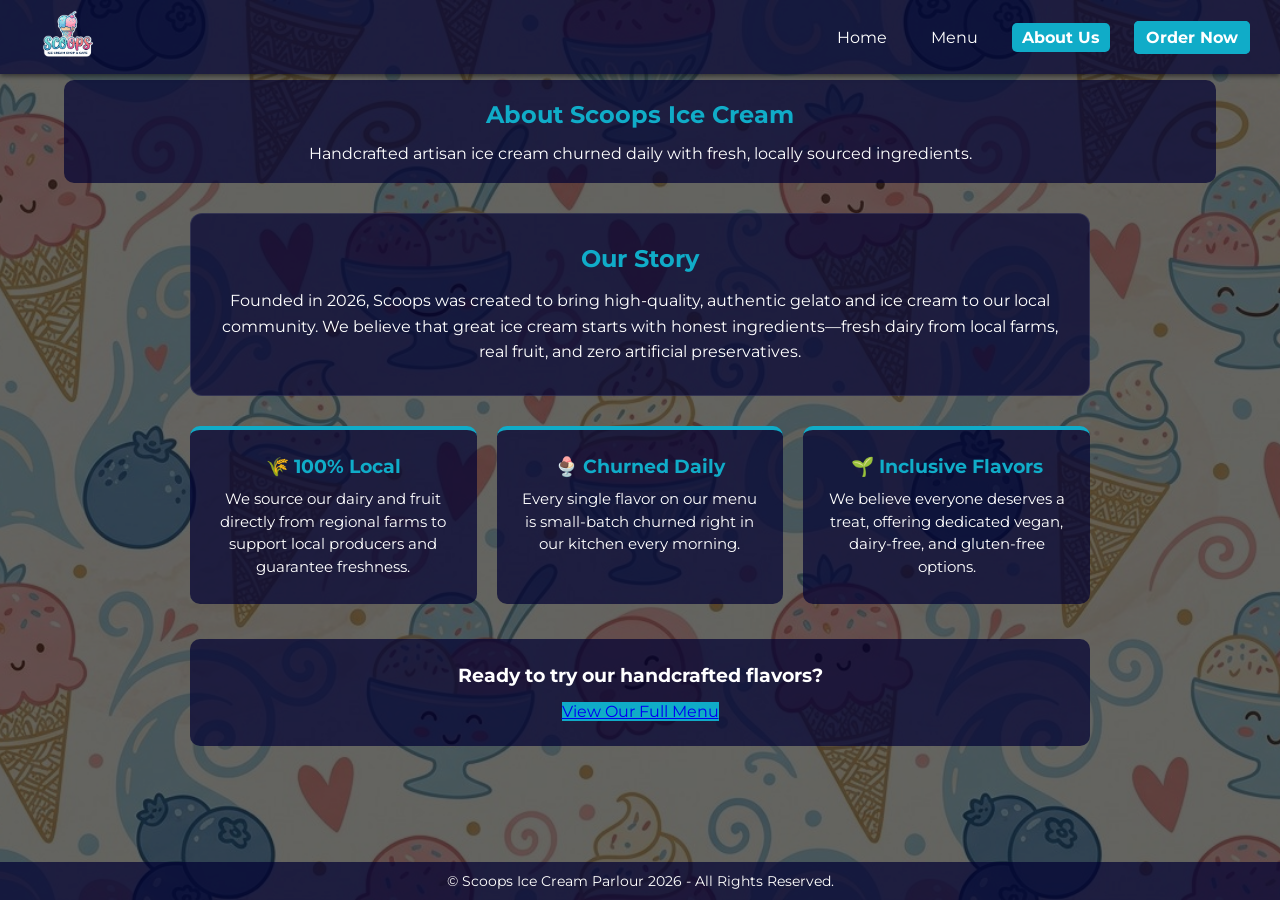
==== about.html @ ae8a3dd9 "I made the about us apge adn fixed it based on feedback" ====
<!DOCTYPE html>
<html lang="en">
<head>
    <meta charset="UTF-8">
    <meta name="viewport" content="width=device-width, initial-scale=1.0">
    <title>Scoops - About Us</title>
    <link href="https://fonts.googleapis.com/css2?family=Montserrat:wght@400;700&display=swap" rel="stylesheet">
    <link rel="stylesheet" href="css/normalise.css">
    <link rel="stylesheet" href="css/styles.css">
</head>
<body>
    <!-- Fixed Navigation Header -->
    <header>
        <a href="index.html">
            <img src="images/logo.png" alt="Scoops Logo" class="logo">
        </a>
        <nav>
            <a href="index.html" class="nav-link">Home</a>
            <a href="menu.html" class="nav-link">Menu</a>
            <a href="about.html" class="nav-link active">About Us</a>
            <a href="ordering.html" class="nav-link cta-link"><strong>Order Now</strong></a>
        </nav>
    </header>

    <main class="content-wrapper page-content">
        <!-- Section Header -->
        <section class="page-intro">
            <h1>About Scoops Ice Cream</h1>
            <p>Handcrafted artisan ice cream churned daily with fresh, locally sourced ingredients.</p>
        </section>

        <!-- Main Story Container -->
        <section class="about-container">
            <article class="story-box">
                <h2>Our Story</h2>
                <p>Founded in 2026, Scoops was created to bring high-quality, authentic gelato and ice cream to our local community. We believe that great ice cream starts with honest ingredients—fresh dairy from local farms, real fruit, and zero artificial preservatives.</p>
            </article>

            <!-- Feature Cards Grid -->
            <div class="about-grid">
                <article class="about-card">
                    <h3>🌾 100% Local</h3>
                    <p>We source our dairy and fruit directly from regional farms to support local producers and guarantee freshness.</p>
                </article>
                <article class="about-card">
                    <h3>🍨 Churned Daily</h3>
                    <p>Every single flavor on our menu is small-batch churned right in our kitchen every morning.</p>
                </article>
                <article class="about-card">
                    <h3>🌱 Inclusive Flavors</h3>
                    <p>We believe everyone deserves a treat, offering dedicated vegan, dairy-free, and gluten-free options.</p>
                </article>
            </div>

            <!-- Call to Action Section -->
            <div class="about-cta">
                <h3>Ready to try our handcrafted flavors?</h3>
                <a href="menu.html" class="primary-button">View Our Full Menu</a>
            </div>
        </section>
    </main>

    <!-- Fixed Footer -->
    <footer>
        <p>© Scoops Ice Cream Parlour 2026 - All Rights Reserved.</p>
    </footer>
</body>
</html>
---- css/styles.css ----
/* Imports the Montserrat font style from Google Fonts for uniform text design across the site. */
@import url('https://fonts.googleapis.com/css2?family=Montserrat:wght@400;700&display=swap');

/* Sets up shared color and theme values so changing a color here updates the whole site easily. */
:root {
    --background-opacity: 0.7;
    --box-bg-color: rgba(0, 0, 50, var(--background-opacity));
    --primary-color: #002244;
    --secondary-color: #10acc8;
    --text-color: #ffffff;
    --transition-speed: 0.3s;
    --input-bg-color: rgba(255, 255, 255, 0.1);
    --input-border-color: rgba(255, 255, 255, 0.3);
}

/* Clears out browser default padding and margins so the layout stays consistent on all devices. */
body, h1, h2, h3, p, ul, fieldset { 
    margin: 0; 
    padding: 0; 
}

/* Controls the fixed background picture, overall page font, and centers text by default. */
body {
    background: url("../images/background.jpg") no-repeat center center fixed;
    background-size: cover;
    color: var(--text-color);
    font-family: 'Montserrat', Arial, sans-serif;
    min-height: 100vh;
    text-align: center;
}

/* Centers the main content area on the about page and caps its maximum width. */
.about-container {
    margin: 0 auto;
    max-width: 900px;
}

/* Builds a semi-transparent box for the story section with soft borders and padding. */
.story-box {
    background: var(--box-bg-color);
    border: 1px solid rgba(255, 255, 255, 0.1);
    border-radius: 12px;
    margin-bottom: 30px;
    padding: 30px;
    text-align: center;
}

/* Applies the main accent color to the secondary headings inside the story block. */
.story-box h2 {
    color: var(--secondary-color);
    margin-bottom: 15px;
}

/* Adds line height space to paragraph text inside the story block for better reading ease. */
.story-box p {
    line-height: 1.6;
}

/* Creates a responsive grid layout that lines up feature cards into neat columns. */
.about-grid {
    display: grid;
    gap: 20px;
    grid-template-columns: repeat(auto-fit, minmax(250px, 1fr));
    margin-bottom: 35px;
}

/* Styles individual feature cards with an accented top border and rounded edges. */
.about-card {
    background: var(--box-bg-color);
    border-radius: 10px;
    border-top: 4px solid var(--secondary-color);
    padding: 25px;
    text-align: center;
}

/* Sets heading colors inside each feature card to match the site's accent theme. */
.about-card h3 {
    color: var(--secondary-color);
    margin-bottom: 10px;
}

/* Adjusts font sizing and line height for text inside feature blocks to keep it clean. */
.about-card p {
    font-size: 0.95em;
    line-height: 1.5;
}

/* Creates a highlighted card area at the bottom of the page to encourage user clicks. */
.about-cta {
    background: var(--box-bg-color);
    border-radius: 10px;
    padding: 25px;
    text-align: center;
}

/* Sets spacing below the call-to-action title so it sits properly above the button. */
.about-cta h3 {
    margin-bottom: 15px;
}

/* Ensures the main content container expands to cover the screen height between header and footer. */
.content-wrapper {
    min-height: calc(100vh - 120px);
    padding-bottom: 50px;
    padding-top: 70px;
}

/* Removes top padding specifically on the home page hero screen so it sits flush at top. */
.home-page {
    padding-top: 0;
}

/* Fixes the top menu bar in place with dark transparency and aligns items horizontally. */
header {
    align-items: center;
    background: var(--box-bg-color);
    box-shadow: 0 2px 5px rgba(0,0,0,0.5);
    display: flex;
    justify-content: space-between;
    left: 0;
    padding: 10px 30px;
    position: fixed;
    right: 0;
    top: 0;
    transition: background var(--transition-speed);
    z-index: 1000;
}

/* Darkens the header navigation background when the user scrolls down the page. */
header.scrolled {
    background: rgba(0, 0, 50, 0.9);
}

/* Keeps the logo image at a set height so the navigation bar stays slim. */
.logo { 
    height: 50px; 
}

/* Styles navigation links with spacing, rounded corners, and smooth color changes. */
nav a {
    border-radius: 5px;
    color: var(--text-color);
    margin-left: 20px;
    padding: 5px 10px;
    text-decoration: none;
    transition: background var(--transition-speed), color var(--transition-speed);
}

/* Lightens navigation link backgrounds when hovered over to provide visual feedback. */
nav a:hover {
    background: rgba(255, 255, 255, 0.15);
    color: var(--secondary-color);
}

/* Highlights the currently selected menu page link with a solid background color. */
nav a.active {
    background: var(--secondary-color);
    font-weight: bold;
}

/* Keeps text bright white when hovering over an active menu page button. */
nav a.active:hover {
    color: var(--text-color);
}

/* Formats the primary ordering link in the header as a distinct button. */
.cta-link {
    background: var(--secondary-color);
    border: 2px solid var(--secondary-color);
}

/* Darkens the main ordering header button slightly when hovered over by a user. */
.cta-link:hover {
    background: rgba(16, 172, 200, 0.9);
    border-color: var(--text-color);
}

/* Centers the hero banner content fully on the home page screen using flexbox. */
.hero {
    align-items: center;
    display: flex;
    height: 100vh;
    justify-content: center;
}

/* Formats the central transparent card containing main welcome messaging on home page. */
.hero-box {
    background: var(--box-bg-color);
    border: 1px solid rgba(255, 255, 255, 0.1);
    border-radius: 20px;
    max-width: 80%;
    padding: 40px;
}

/* Sets large title styling for the hero banner heading text. */
.hero-box h1 {
    font-size: 3em;
    margin-bottom: 10px;
}

/* Styles subtitle text inside the home page hero content box. */
.hero-box h2 {
    font-size: 1.2em;
    font-weight: 400;
    margin-bottom: 30px;
}

/* Applies pill-shaped rounded button styling for site actions and form buttons. */
.buttons a, .form-actions button {
    border: 2px solid var(--text-color);
    border-radius: 25px;
    color: white;
    cursor: pointer;
    display: inline-block;
    font-family: 'Montserrat', Arial, sans-serif;
    font-weight: 700;
    margin: 10px;
    padding: 12px 25px;
    text-decoration: none;
    transition: all var(--transition-speed);
}

/* Styles the main action button with the cyan theme color. */
.primary-button {
    background: var(--secondary-color);
    border-color: var(--secondary-color);
}

/* Adds a bright glow effect when hovering over main action buttons. */
.primary-button:hover {
    background: var(--text-color);
    border-color: var(--text-color);
    box-shadow: 0 0 15px var(--secondary-color);
    color: var(--primary-color);
}

/* Sets up semi-transparent background styling for alternative site buttons. */
.secondary-button {
    background: rgba(255,255,255,0.1);
}

/* Turns secondary button background into cyan when hovered over by the cursor. */
.secondary-button:hover {
    background: var(--secondary-color);
    border-color: var(--secondary-color);
}

/* Creates a dark overlay block for general internal page content wrappers. */
.page-content {
    background-color: rgba(0, 0, 0, 0.6);
    margin-top: 0;
    padding: 80px 5% 40px 5%;
}

/* Adds top intro card styling for page titles and headers. */
.page-intro {
    background: var(--box-bg-color);
    border-radius: 10px;
    margin-bottom: 30px;
    padding: 20px;
}

/* Color codes primary section headings on subpages to match the theme color. */
.page-content h1 {
    color: var(--secondary-color);
    margin-bottom: 15px;
}

/* Highlights key callout banners with a clear rounded text bar. */
.highlight-bar {
    background: rgba(255, 255, 255, 0.1);
    border-radius: 5px;
    font-weight: bold;
    margin-top: 15px;
    padding: 10px;
}

/* Arranges ice cream items into responsive CSS grid columns on menu pages. */
.menu-grid {
    display: grid;
    gap: 30px;
    grid-template-columns: repeat(auto-fit, minmax(300px, 1fr));
    margin-bottom: 30px;
}

/* Styles individual flavor cards on the menu screen with soft edges. */
.menu-card {
    background: var(--box-bg-color);
    border-radius: 10px;
    cursor: pointer;
    overflow: hidden;
    position: relative;
    text-align: left;
    transition: transform var(--transition-speed), box-shadow var(--transition-speed);
}

/* Lifts menu cards slightly upwards when hovered over by the mouse. */
.menu-card:hover {
    box-shadow: 0 10px 20px rgba(0, 0, 0, 0.5);
    transform: translateY(-5px);
}

/* Ensures menu product images crop cleanly without stretching out of proportion. */
.menu-image {
    display: block;
    height: 200px;
    object-fit: cover;
    width: 100%;
}

/* Adds internal padding inside menu cards around flavor descriptions. */
.menu-details {
    padding: 20px;
}

/* Applies theme colors to individual item titles within menu cards. */
.menu-details h2 {
    color: var(--secondary-color);
    margin-bottom: 10px;
}

/* Styles price labels inside flavor cards with bold cyan text. */
.price-tag {
    color: var(--secondary-color);
    font-weight: bold;
    margin-top: 5px;
}

/* Formats tiny detail trigger buttons at the bottom of menu items. */
.view-details-btn {
    background: rgba(16, 172, 200, 0.2);
    border: 1px solid var(--secondary-color);
    border-radius: 15px;
    color: var(--text-color);
    display: inline-block;
    font-size: 0.85em;
    margin-top: 10px;
    padding: 5px 12px;
    transition: background var(--transition-speed);
}

/* Fills details button background color when hovering over the parent menu card. */
.menu-card:hover .view-details-btn {
    background: var(--secondary-color);
}

/* Removes default list styling from flavor list elements for cleaner layout. */
.flavor-list {
    font-size: 0.95em;
    list-style: none;
    margin-bottom: 15px;
    padding: 0;
}

/* Adds vertical space between individual items in flavor detail lists. */
.flavor-list li {
    margin-bottom: 5px;
}

/* Adds a simple bottom border line under the ingredients section heading. */
.ingredients-box h3 {
    border-bottom: 1px solid rgba(255, 255, 255, 0.2);
    margin-top: 10px;
    padding-bottom: 5px;
}

/* Indents bulleted lists inside the menu ingredient details container. */
.ingredients-box ul {
    list-style-type: disc;
    margin-left: 20px;
    padding-left: 0;
}

/* Covers the full viewport with a dark screen overlay for popup modals. */
.modal-overlay {
    align-items: center;
    background: rgba(0, 0, 0, 0.85);
    display: flex;
    height: 100vh;
    justify-content: center;
    left: 0;
    opacity: 0;
    pointer-events: none;
    position: fixed;
    top: 0;
    transition: opacity var(--transition-speed) ease;
    width: 100vw;
    z-index: 2000;
}

/* Displays popup modal screen fully when given active status class. */
.modal-overlay.active {
    opacity: 1;
    pointer-events: auto;
}

/* Formats popup window container with scrollable overflow and accent borders. */
.modal-content {
    background: var(--primary-color);
    border: 2px solid var(--secondary-color);
    border-radius: 15px;
    box-shadow: 0 0 25px rgba(16, 172, 200, 0.4);
    max-height: 85vh;
    max-width: 550px;
    overflow-y: auto;
    padding: 30px;
    position: relative;
    text-align: left;
    width: 90%;
}

/* Positions the modal exit icon neatly in the top right corner. */
.close-btn {
    color: var(--text-color);
    cursor: pointer;
    font-size: 2em;
    font-weight: bold;
    position: absolute;
    right: 20px;
    top: 10px;
    transition: color var(--transition-speed);
}

/* Changes modal exit button color on hover so users know it is clickable. */
.close-btn:hover {
    color: var(--secondary-color);
}

/* Shapes preview image sizing inside active popups to fit header area. */
.modal-image {
    border-radius: 10px;
    height: 200px;
    margin-bottom: 15px;
    object-fit: cover;
    width: 100%;
}

/* Formats price callouts inside popup detail windows using accent colors. */
.modal-price {
    color: var(--secondary-color);
    font-size: 1.1em;
    font-weight: bold;
    margin-bottom: 15px;
}

/* Sets sentence line spacing for paragraph descriptions inside popup windows. */
.modal-description {
    line-height: 1.5;
    margin-bottom: 20px;
}

/* Creates a shaded box inside modal popup to present ingredient lists clearly. */
.modal-ingredients {
    background: rgba(255, 255, 255, 0.05);
    border-radius: 8px;
    padding: 15px;
}

/* Underlines subheadings inside modal ingredient lists with clean border lines. */
.modal-ingredients h3 {
    border-bottom: 1px solid rgba(255, 255, 255, 0.2);
    color: var(--secondary-color);
    margin-bottom: 10px;
    padding-bottom: 5px;
}

/* Adds bullet point spacing inside modal ingredient detailed lists. */
.modal-ingredients ul {
    list-style-type: disc;
    margin-left: 20px;
}

/* Sets line spacing between items in modal window detailed lists. */
.modal-ingredients li {
    margin-bottom: 5px;
}

/* Sets bottom margin spacing for instruction steps on the order page. */
.order-steps {
    margin-bottom: 40px;
}

/* Sets margin gap under ordering step title heading to separate content. */
.order-steps h2 {
    margin-bottom: 40px;
}

/* Displays ordering instruction steps side by side using CSS grid. */
.steps-grid {
    display: grid;
    gap: 25px;
    grid-template-columns: repeat(auto-fit, minmax(280px, 1fr));
}

/* Builds card containers for each step with top accent borders. */
.step-card {
    background: var(--box-bg-color);
    border-radius: 10px;
    border-top: 5px solid var(--secondary-color);
    padding: 25px;
    padding-top: 40px;
    position: relative;
    text-align: center;
}

/* Styles floating numbered badge circles anchored over top of step cards. */
.step-number {
    background: var(--secondary-color);
    border-radius: 50%;
    font-size: 1.1em;
    font-weight: bold;
    height: 30px;
    left: 50%;
    line-height: 30px;
    position: absolute;
    top: -15px;
    transform: translateX(-50%);
    width: 30px;
}

/* Colors titles inside ordering step cards to highlight key instructions. */
.step-card h3 {
    color: var(--secondary-color);
    margin-bottom: 15px;
    margin-top: 5px;
}

/* Clears list formatting for information items shown on ordering section. */
.order-info {
    list-style-type: none;
    margin-top: 10px;
    padding: 0;
    text-align: left;
}

/* Inserts custom bullet characters before bullet points in step info lists. */
.order-info li::before {
    content: "•";
    color: var(--secondary-color);
    display: inline-block;
    font-weight: bold;
    margin-left: -1em;
    width: 1em;
}

/* Formats direct contact text links as subtle highlighted clickable tags. */
.contact-link {
    background: rgba(255, 255, 255, 0.1);
    border-radius: 5px;
    color: var(--secondary-color);
    display: inline-block;
    font-weight: bold;
    padding: 5px 10px;
    text-decoration: none;
}

/* Highlights contact text link buttons when hovered over by users. */
.contact-link:hover {
    background: var(--secondary-color);
    color: var(--text-color);
}

/* Creates a highlighted banner section for privacy notes on forms. */
.privacy-note {
    background: rgba(16, 172, 200, 0.2);
    border-radius: 8px;
    margin-top: 30px;
    padding: 15px;
}

/* Sets responsive CSS grid columns for photo gallery product displays. */
.photo-grid {
    display: grid;
    gap: 15px;
    grid-template-columns: repeat(auto-fit, minmax(300px, 1fr));
}

/* Styles cards holding photo gallery images with hover animation effects. */
.gallery-item {
    background: var(--box-bg-color);
    border-radius: 8px;
    box-shadow: 0 4px 8px rgba(0, 0, 0, 0.3);
    margin: 0;
    overflow: hidden;
    transition: transform 0.4s ease;
}

/* Scales up gallery item cards slightly when hovered over by cursor. */
.gallery-item:hover {
    transform: scale(1.03);
}

/* Fits gallery product images neatly while maintaining proper aspect ratios. */
.gallery-image {
    display: block;
    height: 250px;
    object-fit: cover;
    width: 100%;
}

/* Formats text captions placed underneath photos inside the product gallery. */
figcaption {
    background: rgba(0, 0, 0, 0.5);
    font-size: 0.9em;
    font-style: italic;
    padding: 10px;
}

/* Builds main form container boxes with dark transparent backgrounds. */
.form-container {
    background: var(--box-bg-color);
    border: 1px solid rgba(255, 255, 255, 0.1);
    border-radius: 12px;
    margin: 0 auto 30px auto;
    max-width: 850px;
    padding: 30px;
    text-align: left;
}

/* Adds bordered groupings around related form controls for clear structure. */
.form-section {
    border: 1px solid var(--input-border-color);
    border-radius: 8px;
    margin-bottom: 25px;
    padding: 20px;
}

/* Colors section legend headers inside form fieldsets for clarity. */
.form-section legend {
    color: var(--secondary-color);
    font-weight: bold;
    padding: 0 10px;
}

/* Arranges input fields into responsive side-by-side columns. */
.form-grid {
    display: grid;
    gap: 20px;
    grid-template-columns: repeat(auto-fit, minmax(220px, 1fr));
}

/* Fits pre-order item selections into structured responsive grid blocks. */
.preorder-grid {
    display: grid;
    gap: 15px;
    grid-template-columns: repeat(auto-fit, minmax(180px, 1fr));
}

/* Aligns input fields vertically underneath their corresponding field labels. */
.form-group {
    display: flex;
    flex-direction: column;
}

/* Allows specific form elements to stretch across full row width. */
.form-group.full-width {
    grid-column: 1 / -1;
}

/* Styles label typography above form fields to ensure high legibility. */
.form-group label, .preorder-item label {
    font-size: 0.9em;
    font-weight: bold;
    margin-bottom: 8px;
}

/* Formats form text boxes, selects, and textareas with matching borders. */
.form-group input, 
.form-group select, 
.form-group textarea,
.preorder-item input {
    background: var(--input-bg-color);
    border: 1px solid var(--input-border-color);
    border-radius: 5px;
    color: var(--text-color);
    font-family: inherit;
    font-size: 0.95em;
    padding: 10px;
    transition: border-color var(--transition-speed), box-shadow var(--transition-speed);
}

/* Colors dropdown options inside form selects to match dark site theme. */
.form-group select option {
    background-color: var(--primary-color);
    color: var(--text-color);
}

/* Adds glowing cyan outline borders when clicking into form fields. */
.form-group input:focus, 
.form-group select:focus, 
.form-group textarea:focus,
.preorder-item input:focus {
    border-color: var(--secondary-color);
    box-shadow: 0 0 8px var(--secondary-color);
    outline: none;
}

/* Creates shaded sub-card blocks for individual preorder item entries. */
.preorder-item {
    background: rgba(255, 255, 255, 0.05);
    border-radius: 6px;
    display: flex;
    flex-direction: column;
    padding: 10px;
}

/* Aligns checkbox inputs horizontally next to their descriptive text labels. */
.form-checkbox {
    align-items: center;
    display: flex;
    gap: 10px;
    margin-top: 15px;
}

/* Centers submit action buttons horizontally at bottom of forms. */
.form-actions {
    display: flex;
    justify-content: center;
    margin-top: 20px;
}

/* Stacks navigation elements vertically on mobile screens under 768px wide. */
@media screen and (max-width: 768px) {
    header {
        flex-direction: column;
        padding: 15px;
    }
    
    nav {
        margin-top: 10px;
    }
    
    nav a {
        font-size: 0.85em;
        margin: 0 5px;
        padding: 4px 8px;
    }

    .content-wrapper {
        padding-top: 120px;
    }

    .form-container {
        padding: 15px;
    }

    .hero-box h1 {
        font-size: 2em;
    }
}

/* Fixes the copyright footer bar along the very bottom of the window. */
footer {
    background: var(--box-bg-color);
    bottom: 0;
    font-size: 14px;
    left: 0;
    padding: 10px;
    position: fixed;
    right: 0;
    z-index: 1000;
}
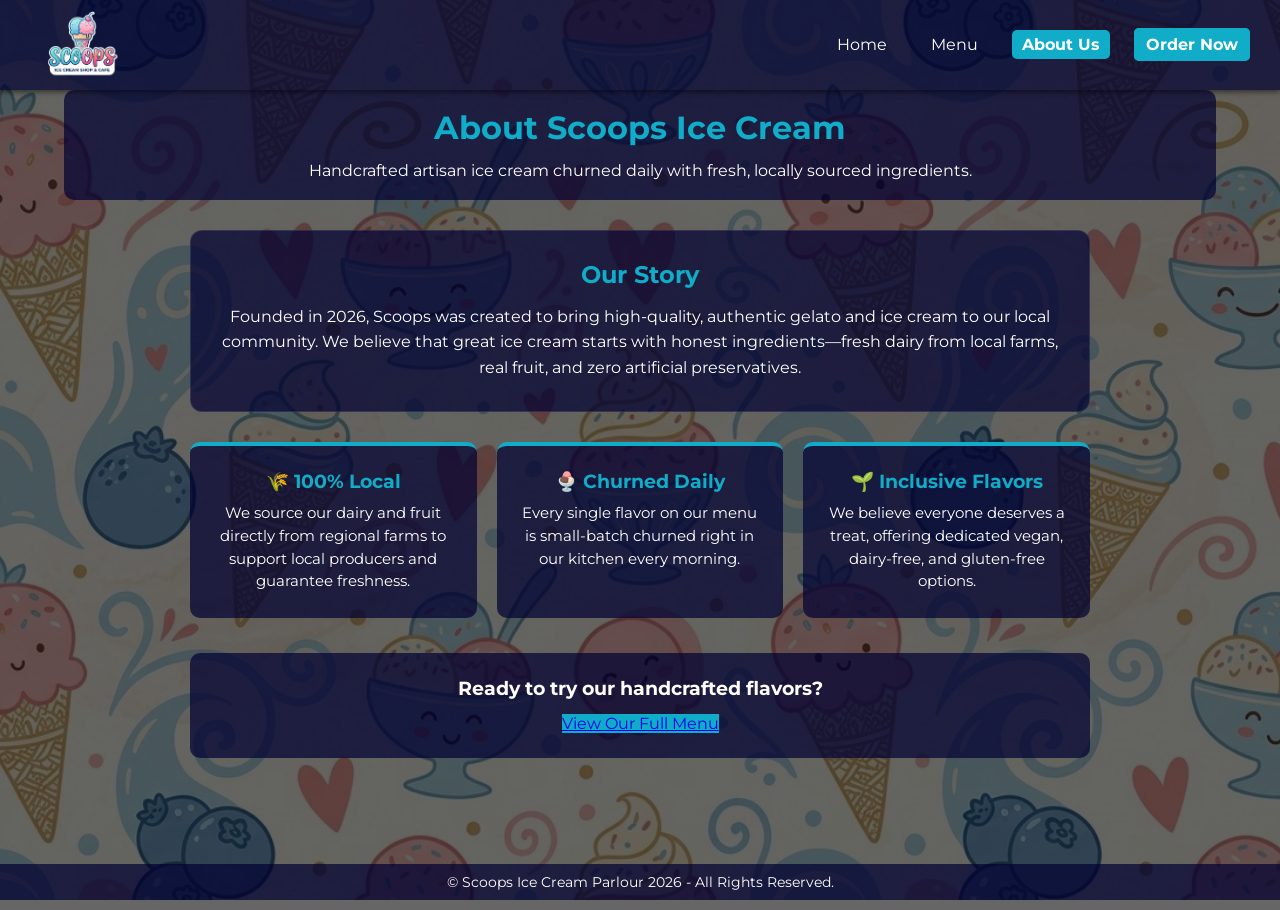
==== commit ecede21d: "I added more thigns to my normalize" ====
--- a/about.html
+++ b/about.html
@@ -1,68 +1,83 @@
 <!DOCTYPE html>
+<!-- Sets up the main language as English for the browser -->
 <html lang="en">
 <head>
     <meta charset="UTF-8">
+<!-- Makes sure the website fits nicely on mobile screens -->
     <meta name="viewport" content="width=device-width, initial-scale=1.0">
     <title>Scoops - About Us</title>
     <link href="https://fonts.googleapis.com/css2?family=Montserrat:wght@400;700&display=swap" rel="stylesheet">
+<!-- Connects the normalize file so styles look the same across browsers -->
     <link rel="stylesheet" href="css/normalise.css">
     <link rel="stylesheet" href="css/styles.css">
 </head>
 <body>
-    <!-- Fixed Navigation Header -->
+<!-- Top navigation header for site links -->
     <header>
         <a href="index.html">
             <img src="images/logo.png" alt="Scoops Logo" class="logo">
         </a>
+<!-- Main navigation menu links -->
         <nav>
             <a href="index.html" class="nav-link">Home</a>
             <a href="menu.html" class="nav-link">Menu</a>
             <a href="about.html" class="nav-link active">About Us</a>
+<!-- Call-to-action button for the ordering page -->
             <a href="ordering.html" class="nav-link cta-link"><strong>Order Now</strong></a>
         </nav>
     </header>
 
+<!-- Main content section for the About page -->
     <main class="content-wrapper page-content">
         <!-- Section Header -->
         <section class="page-intro">
             <h1>About Scoops Ice Cream</h1>
+<!-- Brief intro line about the brand -->
             <p>Handcrafted artisan ice cream churned daily with fresh, locally sourced ingredients.</p>
         </section>
 
         <!-- Main Story Container -->
+<!-- Box holding the company history text -->
         <section class="about-container">
             <article class="story-box">
                 <h2>Our Story</h2>
                 <p>Founded in 2026, Scoops was created to bring high-quality, authentic gelato and ice cream to our local community. We believe that great ice cream starts with honest ingredients—fresh dairy from local farms, real fruit, and zero artificial preservatives.</p>
             </article>
+<!-- Grid containing key business highlights -->
 
             <!-- Feature Cards Grid -->
             <div class="about-grid">
                 <article class="about-card">
                     <h3>🌾 100% Local</h3>
+<!-- First highlight feature card -->
                     <p>We source our dairy and fruit directly from regional farms to support local producers and guarantee freshness.</p>
                 </article>
                 <article class="about-card">
                     <h3>🍨 Churned Daily</h3>
+<!-- Second highlight feature card -->
                     <p>Every single flavor on our menu is small-batch churned right in our kitchen every morning.</p>
                 </article>
                 <article class="about-card">
                     <h3>🌱 Inclusive Flavors</h3>
+<!-- Third highlight feature card -->
                     <p>We believe everyone deserves a treat, offering dedicated vegan, dairy-free, and gluten-free options.</p>
                 </article>
             </div>
 
+<!-- Bottom call to action box directing users to menu -->
             <!-- Call to Action Section -->
             <div class="about-cta">
                 <h3>Ready to try our handcrafted flavors?</h3>
                 <a href="menu.html" class="primary-button">View Our Full Menu</a>
             </div>
         </section>
+<!-- Closes out the main page content wrapper -->
     </main>
 
     <!-- Fixed Footer -->
     <footer>
         <p>© Scoops Ice Cream Parlour 2026 - All Rights Reserved.</p>
+<!-- End of footer area -->
     </footer>
 </body>
 </html>
--- a/css/styles.css
+++ b/css/styles.css
@@ -6,6 +6,7 @@
     --background-opacity: 0.7;
     --box-bg-color: rgba(0, 0, 50, var(--background-opacity));
     --primary-color: #002244;
+/* Defines cyan secondary color and general text/transition variables for cohesive design. */
     --secondary-color: #10acc8;
     --text-color: #ffffff;
     --transition-speed: 0.3s;
@@ -13,7 +14,7 @@
     --input-border-color: rgba(255, 255, 255, 0.3);
 }
 
-/* Clears out browser default padding and margins so the layout stays consistent on all devices. */
+/* Clears out browser default padding and margins so the layout stays consistent. */
 body, h1, h2, h3, p, ul, fieldset { 
     margin: 0; 
     padding: 0; 
@@ -24,21 +25,23 @@
     background: url("../images/background.jpg") no-repeat center center fixed;
     background-size: cover;
     color: var(--text-color);
+/* Sets default fallback typography and ensures full window height for the body element. */
     font-family: 'Montserrat', Arial, sans-serif;
     min-height: 100vh;
     text-align: center;
 }
 
-/* Centers the main content area on the about page and caps its maximum width. */
+/* Centers the main content area on structural pages and caps maximum width limits. */
 .about-container {
     margin: 0 auto;
     max-width: 900px;
 }
 
-/* Builds a semi-transparent box for the story section with soft borders and padding. */
+/* Builds a semi-transparent box for story sections with soft borders and inner padding. */
 .story-box {
     background: var(--box-bg-color);
     border: 1px solid rgba(255, 255, 255, 0.1);
+/* Rounds story container corners and sets space under the section block. */
     border-radius: 12px;
     margin-bottom: 30px;
     padding: 30px;
@@ -56,10 +59,11 @@
     line-height: 1.6;
 }
 
-/* Creates a responsive grid layout that lines up feature cards into neat columns. */
+/* Creates a responsive grid layout that lines up feature cards into neat dynamic columns. */
 .about-grid {
     display: grid;
     gap: 20px;
+/* Sets column template bounds allowing automated responsiveness without fixed media breakpoints. */
     grid-template-columns: repeat(auto-fit, minmax(250px, 1fr));
     margin-bottom: 35px;
 }
@@ -69,6 +73,7 @@
     background: var(--box-bg-color);
     border-radius: 10px;
     border-top: 4px solid var(--secondary-color);
+/* Applies internal spacing inside structural feature cards. */
     padding: 25px;
     text-align: center;
 }
@@ -88,6 +93,7 @@
 /* Creates a highlighted card area at the bottom of the page to encourage user clicks. */
 .about-cta {
     background: var(--box-bg-color);
+/* Applies rounded outer corners to call-to-action wrapper blocks. */
     border-radius: 10px;
     padding: 25px;
     text-align: center;
@@ -98,11 +104,12 @@
     margin-bottom: 15px;
 }
 
-/* Ensures the main content container expands to cover the screen height between header and footer. */
+/* Ensures content container expands to cover screen height between header and footer. */
 .content-wrapper {
     min-height: calc(100vh - 120px);
+/* Adds padding offsets for fixed header navigation bar and bottom footer elements. */
     padding-bottom: 50px;
-    padding-top: 70px;
+    padding-top: 90px;
 }
 
 /* Removes top padding specifically on the home page hero screen so it sits flush at top. */
@@ -110,15 +117,17 @@
     padding-top: 0;
 }
 
-/* Fixes the top menu bar in place with dark transparency and aligns items horizontally. */
+/* Fixes top menu bar in place with dark transparency and aligns items horizontally. */
 header {
     align-items: center;
     background: var(--box-bg-color);
+/* Adds drop shadow styling under the navigation bar to increase depth perception. */
     box-shadow: 0 2px 5px rgba(0,0,0,0.5);
     display: flex;
     justify-content: space-between;
     left: 0;
     padding: 10px 30px;
+/* Locks header to screen view while enabling smooth transition for scroll states. */
     position: fixed;
     right: 0;
     top: 0;
@@ -126,14 +135,24 @@
     z-index: 1000;
 }
 
-/* Darkens the header navigation background when the user scrolls down the page. */
+/* Darkens header navigation background when the user scrolls down the page. */
 header.scrolled {
     background: rgba(0, 0, 50, 0.9);
 }
 
-/* Keeps the logo image at a set height so the navigation bar stays slim. */
+/* Increased logo size so it stands out clearly in navigation bar (Yeran's fix). */
 .logo { 
-    height: 50px; 
+    background: transparent;
+    display: block;
+/* Size updated from 50px to 70px to make logo significantly clearer. */
+    height: 70px; 
+    transition: transform var(--transition-speed);
+    width: auto;
+}
+
+/* Adds subtle scaling animation when hovering over main brand logo. */
+.logo:hover {
+    transform: scale(1.05);
 }
 
 /* Styles navigation links with spacing, rounded corners, and smooth color changes. */
@@ -141,6 +160,7 @@
     border-radius: 5px;
     color: var(--text-color);
     margin-left: 20px;
+/* Sets internal navigation link padding and disables default text decoration underlines. */
     padding: 5px 10px;
     text-decoration: none;
     transition: background var(--transition-speed), color var(--transition-speed);
@@ -152,9 +172,10 @@
     color: var(--secondary-color);
 }
 
-/* Highlights the currently selected menu page link with a solid background color. */
+/* Highlights currently selected menu page link with solid secondary accent color. */
 nav a.active {
     background: var(--secondary-color);
+/* Sets bold weight for active navigation page indicator buttons. */
     font-weight: bold;
 }
 
@@ -163,44 +184,48 @@
     color: var(--text-color);
 }
 
-/* Formats the primary ordering link in the header as a distinct button. */
+/* Formats primary ordering link in header navigation bar as a distinct CTA button. */
 .cta-link {
     background: var(--secondary-color);
     border: 2px solid var(--secondary-color);
 }
 
-/* Darkens the main ordering header button slightly when hovered over by a user. */
+/* Darkens main ordering header button slightly when hovered over by a user. */
 .cta-link:hover {
     background: rgba(16, 172, 200, 0.9);
+/* Outlines CTA ordering button with light border highlight during cursor hover. */
     border-color: var(--text-color);
 }
 
-/* Centers the hero banner content fully on the home page screen using flexbox. */
+/* Centers hero banner content fully on home page screen using flexbox alignment. */
 .hero {
     align-items: center;
     display: flex;
     height: 100vh;
+/* Centers elements horizontally inside hero display wrapper. */
     justify-content: center;
 }
 
-/* Formats the central transparent card containing main welcome messaging on home page. */
+/* Formats central transparent card containing main welcome messaging on home page. */
 .hero-box {
     background: var(--box-bg-color);
     border: 1px solid rgba(255, 255, 255, 0.1);
     border-radius: 20px;
+/* Constrains hero display box width to prevent text overflow on ultra-wide screens. */
     max-width: 80%;
     padding: 40px;
 }
 
-/* Sets large title styling for the hero banner heading text. */
+/* Sets large title styling for hero banner heading text on main index view. */
 .hero-box h1 {
     font-size: 3em;
     margin-bottom: 10px;
 }
 
-/* Styles subtitle text inside the home page hero content box. */
+/* Styles subtitle text inside home page hero content box container. */
 .hero-box h2 {
     font-size: 1.2em;
+/* Adjusts font weight and bottom spacing for secondary hero subtitles. */
     font-weight: 400;
     margin-bottom: 30px;
 }
@@ -209,26 +234,29 @@
 .buttons a, .form-actions button {
     border: 2px solid var(--text-color);
     border-radius: 25px;
+/* Sets button typography and cursor interactions. */
     color: white;
     cursor: pointer;
     display: inline-block;
     font-family: 'Montserrat', Arial, sans-serif;
     font-weight: 700;
     margin: 10px;
+/* Configures button padding and transition timings. */
     padding: 12px 25px;
     text-decoration: none;
     transition: all var(--transition-speed);
 }
 
-/* Styles the main action button with the cyan theme color. */
+/* Styles main action button with cyan theme accent color. */
 .primary-button {
     background: var(--secondary-color);
     border-color: var(--secondary-color);
 }
 
-/* Adds a bright glow effect when hovering over main action buttons. */
+/* Adds bright glow effect when hovering over main action buttons. */
 .primary-button:hover {
     background: var(--text-color);
+/* Updates primary button colors on cursor hover. */
     border-color: var(--text-color);
     box-shadow: 0 0 15px var(--secondary-color);
     color: var(--primary-color);
@@ -239,156 +267,142 @@
     background: rgba(255,255,255,0.1);
 }
 
-/* Turns secondary button background into cyan when hovered over by the cursor. */
+/* Turns secondary button background into cyan when hovered over by cursor. */
 .secondary-button:hover {
     background: var(--secondary-color);
+/* Matches border outline color on secondary button hovers. */
     border-color: var(--secondary-color);
 }
 
-/* Creates a dark overlay block for general internal page content wrappers. */
+/* Creates dark overlay block for general internal page content wrappers. */
 .page-content {
     background-color: rgba(0, 0, 0, 0.6);
     margin-top: 0;
-    padding: 80px 5% 40px 5%;
+    padding: 90px 5% 40px 5%;
 }
 
 /* Adds top intro card styling for page titles and headers. */
 .page-intro {
     background: var(--box-bg-color);
+/* Configures border-radius for interior header title cards. */
     border-radius: 10px;
     margin-bottom: 30px;
     padding: 20px;
 }
 
-/* Color codes primary section headings on subpages to match the theme color. */
+/* Color codes primary section headings on subpages to match theme color. */
 .page-content h1 {
     color: var(--secondary-color);
     margin-bottom: 15px;
 }
 
-/* Highlights key callout banners with a clear rounded text bar. */
+/* Highlights key callout banners with clear rounded text bar. */
 .highlight-bar {
     background: rgba(255, 255, 255, 0.1);
+/* Adds rounded corners to highlight bar callout containers. */
     border-radius: 5px;
     font-weight: bold;
     margin-top: 15px;
     padding: 10px;
 }
 
-/* Arranges ice cream items into responsive CSS grid columns on menu pages. */
+/* Arranges 8 ice creams into exactly 4 columns in a row on desktop (Tej's fix). */
 .menu-grid {
     display: grid;
-    gap: 30px;
-    grid-template-columns: repeat(auto-fit, minmax(300px, 1fr));
+    gap: 20px;
+/* Sets exactly 4 equal columns across menu section to split 8 items into two clean rows. */
+    grid-template-columns: repeat(4, 1fr);
     margin-bottom: 30px;
 }
 
-/* Styles individual flavor cards on the menu screen with soft edges. */
+/* Styles individual flavor cards on menu screen with soft edges and hover interactions. */
 .menu-card {
     background: var(--box-bg-color);
-    border-radius: 10px;
+    border: 1px solid rgba(255, 255, 255, 0.1);
+    border-radius: 12px;
+/* Sets cursor pointer to show cards are clickable for information popups (Arush's feedback). */
     cursor: pointer;
     overflow: hidden;
-    position: relative;
     text-align: left;
     transition: transform var(--transition-speed), box-shadow var(--transition-speed);
 }
 
-/* Lifts menu cards slightly upwards when hovered over by the mouse. */
+/* Lifts menu cards slightly upwards when hovered over by mouse. */
 .menu-card:hover {
-    box-shadow: 0 10px 20px rgba(0, 0, 0, 0.5);
+    border-color: var(--secondary-color);
+/* Generates subtle drop shadow glow effect around menu card elements. */
+    box-shadow: 0 8px 20px rgba(16, 172, 200, 0.3);
     transform: translateY(-5px);
 }
 
 /* Ensures menu product images crop cleanly without stretching out of proportion. */
 .menu-image {
     display: block;
-    height: 200px;
+    height: 180px;
+/* Clips images cleanly to fill full card container dimensions without scaling distortion. */
     object-fit: cover;
     width: 100%;
 }
 
 /* Adds internal padding inside menu cards around flavor descriptions. */
 .menu-details {
-    padding: 20px;
+    padding: 15px;
 }
 
 /* Applies theme colors to individual item titles within menu cards. */
 .menu-details h2 {
     color: var(--secondary-color);
-    margin-bottom: 10px;
+/* Sets heading typography sizes inside flavor cards. */
+    font-size: 1.1em;
+    margin-bottom: 5px;
 }
 
 /* Styles price labels inside flavor cards with bold cyan text. */
 .price-tag {
-    color: var(--secondary-color);
     font-weight: bold;
-    margin-top: 5px;
-}
-
-/* Formats tiny detail trigger buttons at the bottom of menu items. */
+    margin-bottom: 10px;
+}
+
+/* Formats tiny detail trigger buttons at bottom of menu items. */
 .view-details-btn {
     background: rgba(16, 172, 200, 0.2);
     border: 1px solid var(--secondary-color);
+/* Sets pill shape rounded styling for detail view triggers. */
     border-radius: 15px;
     color: var(--text-color);
     display: inline-block;
-    font-size: 0.85em;
-    margin-top: 10px;
+    font-size: 0.8em;
     padding: 5px 12px;
+/* Adds transition timing for hover color fills. */
     transition: background var(--transition-speed);
 }
 
-/* Fills details button background color when hovering over the parent menu card. */
+/* Fills details button background color when hovering over parent menu card. */
 .menu-card:hover .view-details-btn {
     background: var(--secondary-color);
 }
 
-/* Removes default list styling from flavor list elements for cleaner layout. */
-.flavor-list {
-    font-size: 0.95em;
-    list-style: none;
-    margin-bottom: 15px;
-    padding: 0;
-}
-
-/* Adds vertical space between individual items in flavor detail lists. */
-.flavor-list li {
-    margin-bottom: 5px;
-}
-
-/* Adds a simple bottom border line under the ingredients section heading. */
-.ingredients-box h3 {
-    border-bottom: 1px solid rgba(255, 255, 255, 0.2);
-    margin-top: 10px;
-    padding-bottom: 5px;
-}
-
-/* Indents bulleted lists inside the menu ingredient details container. */
-.ingredients-box ul {
-    list-style-type: disc;
-    margin-left: 20px;
-    padding-left: 0;
-}
-
-/* Covers the full viewport with a dark screen overlay for popup modals. */
+/* Covers full viewport with dark screen overlay for interactive popup modals (Arush's fix). */
 .modal-overlay {
     align-items: center;
     background: rgba(0, 0, 0, 0.85);
+/* Positions modal overlay to lock over entire active browser window view. */
     display: flex;
     height: 100vh;
     justify-content: center;
     left: 0;
     opacity: 0;
+/* Disables pointer interactions when modal hidden. */
     pointer-events: none;
     position: fixed;
     top: 0;
     transition: opacity var(--transition-speed) ease;
     width: 100vw;
+/* Ensures popups render above all header and content z-index levels. */
     z-index: 2000;
 }
 
-/* Displays popup modal screen fully when given active status class. */
+/* Displays popup modal screen fully when given active status class via JavaScript. */
 .modal-overlay.active {
     opacity: 1;
     pointer-events: auto;
@@ -399,24 +413,27 @@
     background: var(--primary-color);
     border: 2px solid var(--secondary-color);
     border-radius: 15px;
+/* Adds drop shadow to popups to separate detail boxes from dark backgrounds. */
     box-shadow: 0 0 25px rgba(16, 172, 200, 0.4);
     max-height: 85vh;
-    max-width: 550px;
+    max-width: 500px;
     overflow-y: auto;
-    padding: 30px;
+    padding: 25px;
+/* Sets layout positions and width thresholds for responsive mobile displays. */
     position: relative;
     text-align: left;
     width: 90%;
 }
 
-/* Positions the modal exit icon neatly in the top right corner. */
+/* Positions modal exit icon neatly in top right corner. */
 .close-btn {
     color: var(--text-color);
     cursor: pointer;
     font-size: 2em;
+/* Configures close icon placement within popup cards. */
     font-weight: bold;
     position: absolute;
-    right: 20px;
+    right: 15px;
     top: 10px;
     transition: color var(--transition-speed);
 }
@@ -430,6 +447,7 @@
 .modal-image {
     border-radius: 10px;
     height: 200px;
+/* Crops modal preview images to match container proportions cleanly. */
     margin-bottom: 15px;
     object-fit: cover;
     width: 100%;
@@ -440,42 +458,33 @@
     color: var(--secondary-color);
     font-size: 1.1em;
     font-weight: bold;
-    margin-bottom: 15px;
+    margin-bottom: 10px;
 }
 
 /* Sets sentence line spacing for paragraph descriptions inside popup windows. */
 .modal-description {
     line-height: 1.5;
-    margin-bottom: 20px;
-}
-
-/* Creates a shaded box inside modal popup to present ingredient lists clearly. */
+    margin-bottom: 15px;
+}
+
+/* Creates shaded box inside modal popup to present ingredient lists clearly. */
 .modal-ingredients {
     background: rgba(255, 255, 255, 0.05);
+/* Rounds ingredient box container edges inside popup cards. */
     border-radius: 8px;
-    padding: 15px;
+    padding: 12px;
 }
 
 /* Underlines subheadings inside modal ingredient lists with clean border lines. */
 .modal-ingredients h3 {
     border-bottom: 1px solid rgba(255, 255, 255, 0.2);
     color: var(--secondary-color);
-    margin-bottom: 10px;
-    padding-bottom: 5px;
-}
-
-/* Adds bullet point spacing inside modal ingredient detailed lists. */
-.modal-ingredients ul {
-    list-style-type: disc;
-    margin-left: 20px;
-}
-
-/* Sets line spacing between items in modal window detailed lists. */
-.modal-ingredients li {
-    margin-bottom: 5px;
-}
-
-/* Sets bottom margin spacing for instruction steps on the order page. */
+/* Sets ingredient header text styling inside active modal windows. */
+    font-size: 0.95em;
+    padding-bottom: 4px;
+}
+
+/* Sets bottom margin spacing for instruction steps on order page. */
 .order-steps {
     margin-bottom: 40px;
 }
@@ -489,6 +498,7 @@
 .steps-grid {
     display: grid;
     gap: 25px;
+/* Organizes instructional step boxes dynamically. */
     grid-template-columns: repeat(auto-fit, minmax(280px, 1fr));
 }
 
@@ -496,6 +506,7 @@
 .step-card {
     background: var(--box-bg-color);
     border-radius: 10px;
+/* Adds top accent colored line to step card headers. */
     border-top: 5px solid var(--secondary-color);
     padding: 25px;
     padding-top: 40px;
@@ -507,11 +518,13 @@
 .step-number {
     background: var(--secondary-color);
     border-radius: 50%;
+/* Centers numeric step labels inside floating circular badges. */
     font-size: 1.1em;
     font-weight: bold;
     height: 30px;
     left: 50%;
     line-height: 30px;
+/* Absolute positions numbered badges above card borders. */
     position: absolute;
     top: -15px;
     transform: translateX(-50%);
@@ -528,6 +541,7 @@
 /* Clears list formatting for information items shown on ordering section. */
 .order-info {
     list-style-type: none;
+/* Removes default indents from custom list items. */
     margin-top: 10px;
     padding: 0;
     text-align: left;
@@ -537,6 +551,7 @@
 .order-info li::before {
     content: "•";
     color: var(--secondary-color);
+/* Styles list bullet character spacing and weight. */
     display: inline-block;
     font-weight: bold;
     margin-left: -1em;
@@ -547,6 +562,7 @@
 .contact-link {
     background: rgba(255, 255, 255, 0.1);
     border-radius: 5px;
+/* Sets hyperlink button colors. */
     color: var(--secondary-color);
     display: inline-block;
     font-weight: bold;
@@ -560,9 +576,10 @@
     color: var(--text-color);
 }
 
-/* Creates a highlighted banner section for privacy notes on forms. */
+/* Creates highlighted banner section for privacy notes on forms. */
 .privacy-note {
     background: rgba(16, 172, 200, 0.2);
+/* Applies inner padding to privacy callout boxes. */
     border-radius: 8px;
     margin-top: 30px;
     padding: 15px;
@@ -572,6 +589,7 @@
 .photo-grid {
     display: grid;
     gap: 15px;
+/* Sets minimum widths for gallery columns. */
     grid-template-columns: repeat(auto-fit, minmax(300px, 1fr));
 }
 
@@ -579,6 +597,7 @@
 .gallery-item {
     background: var(--box-bg-color);
     border-radius: 8px;
+/* Configures shadows and scaling transitions on photo gallery containers. */
     box-shadow: 0 4px 8px rgba(0, 0, 0, 0.3);
     margin: 0;
     overflow: hidden;
@@ -594,154 +613,93 @@
 .gallery-image {
     display: block;
     height: 250px;
+/* Crops static gallery images cleanly to fit bounds. */
     object-fit: cover;
     width: 100%;
 }
 
-/* Formats text captions placed underneath photos inside the product gallery. */
+/* Formats text captions placed underneath photos inside product gallery. */
 figcaption {
     background: rgba(0, 0, 0, 0.5);
     font-size: 0.9em;
+/* Styles caption text alignment and spacing. */
     font-style: italic;
     padding: 10px;
 }
 
-/* Builds main form container boxes with dark transparent backgrounds. */
+/* Builds main form container boxes with high contrast and defined borders. */
 .form-container {
     background: var(--box-bg-color);
-    border: 1px solid rgba(255, 255, 255, 0.1);
+    border: 2px solid var(--secondary-color);
+/* Adds elevated box shadow to separate embedded form frame from background. */
     border-radius: 12px;
+    box-shadow: 0 8px 24px rgba(0, 0, 0, 0.4);
     margin: 0 auto 30px auto;
-    max-width: 850px;
-    padding: 30px;
-    text-align: left;
-}
-
-/* Adds bordered groupings around related form controls for clear structure. */
-.form-section {
-    border: 1px solid var(--input-border-color);
+    max-width: 900px;
+/* Centers form frame content inside container view. */
+    padding: 20px;
+    text-align: center;
+}
+
+/* Ensures embedded Google Form iframe renders properly (Dominic's fix). */
+.order-form-iframe {
+    background: #ffffff;
+    border: none;
+/* Sets expanded height and 100% width on iframe to resolve blank screen loading issues. */
     border-radius: 8px;
-    margin-bottom: 25px;
-    padding: 20px;
-}
-
-/* Colors section legend headers inside form fieldsets for clarity. */
-.form-section legend {
-    color: var(--secondary-color);
-    font-weight: bold;
-    padding: 0 10px;
-}
-
-/* Arranges input fields into responsive side-by-side columns. */
-.form-grid {
-    display: grid;
-    gap: 20px;
-    grid-template-columns: repeat(auto-fit, minmax(220px, 1fr));
-}
-
-/* Fits pre-order item selections into structured responsive grid blocks. */
-.preorder-grid {
-    display: grid;
-    gap: 15px;
-    grid-template-columns: repeat(auto-fit, minmax(180px, 1fr));
-}
-
-/* Aligns input fields vertically underneath their corresponding field labels. */
-.form-group {
-    display: flex;
-    flex-direction: column;
-}
-
-/* Allows specific form elements to stretch across full row width. */
-.form-group.full-width {
-    grid-column: 1 / -1;
-}
-
-/* Styles label typography above form fields to ensure high legibility. */
-.form-group label, .preorder-item label {
-    font-size: 0.9em;
-    font-weight: bold;
-    margin-bottom: 8px;
-}
-
-/* Formats form text boxes, selects, and textareas with matching borders. */
-.form-group input, 
-.form-group select, 
-.form-group textarea,
-.preorder-item input {
-    background: var(--input-bg-color);
-    border: 1px solid var(--input-border-color);
-    border-radius: 5px;
-    color: var(--text-color);
-    font-family: inherit;
-    font-size: 0.95em;
-    padding: 10px;
-    transition: border-color var(--transition-speed), box-shadow var(--transition-speed);
-}
-
-/* Colors dropdown options inside form selects to match dark site theme. */
-.form-group select option {
-    background-color: var(--primary-color);
-    color: var(--text-color);
-}
-
-/* Adds glowing cyan outline borders when clicking into form fields. */
-.form-group input:focus, 
-.form-group select:focus, 
-.form-group textarea:focus,
-.preorder-item input:focus {
-    border-color: var(--secondary-color);
-    box-shadow: 0 0 8px var(--secondary-color);
-    outline: none;
-}
-
-/* Creates shaded sub-card blocks for individual preorder item entries. */
-.preorder-item {
-    background: rgba(255, 255, 255, 0.05);
-    border-radius: 6px;
-    display: flex;
-    flex-direction: column;
-    padding: 10px;
-}
-
-/* Aligns checkbox inputs horizontally next to their descriptive text labels. */
-.form-checkbox {
-    align-items: center;
-    display: flex;
-    gap: 10px;
-    margin-top: 15px;
-}
-
-/* Centers submit action buttons horizontally at bottom of forms. */
-.form-actions {
-    display: flex;
-    justify-content: center;
-    margin-top: 20px;
-}
-
-/* Stacks navigation elements vertically on mobile screens under 768px wide. */
+    height: 800px;
+    max-width: 100%;
+    width: 100%;
+}
+
+/* Responsive breakpoint adjustments for smaller screens and tablets. */
+@media screen and (max-width: 1024px) {
+    .menu-grid {
+/* Switches 4-column layout to 2 columns on tablet display sizes. */
+        grid-template-columns: repeat(2, 1fr);
+    }
+}
+
+/* Stacks navigation elements and menu items vertically on mobile screens. */
 @media screen and (max-width: 768px) {
     header {
         flex-direction: column;
+/* Adjusts top header padding for mobile layout viewports. */
         padding: 15px;
     }
     
+    .logo {
+        height: 60px;
+    }
+
     nav {
         margin-top: 10px;
     }
     
     nav a {
+/* Shrinks text sizing on mobile navigation links. */
         font-size: 0.85em;
         margin: 0 5px;
         padding: 4px 8px;
     }
 
     .content-wrapper {
-        padding-top: 120px;
+/* Increases top padding to offset larger stacked header navigation height. */
+        padding-top: 140px;
+    }
+
+    .menu-grid {
+/* Converts menu layout into a single vertical column on mobile devices. */
+        grid-template-columns: 1fr;
     }
 
     .form-container {
-        padding: 15px;
+        padding: 10px;
+    }
+
+    .order-form-iframe {
+/* Reduces embedded iframe height on small phone screens to fit viewports better. */
+        height: 650px;
     }
 
     .hero-box h1 {
@@ -749,14 +707,16 @@
     }
 }
 
-/* Fixes the copyright footer bar along the very bottom of the window. */
+/* Fixes copyright footer bar along very bottom of window frame. */
 footer {
     background: var(--box-bg-color);
     bottom: 0;
+/* Sets footer font sizing and placement overlay constraints. */
     font-size: 14px;
     left: 0;
     padding: 10px;
     position: fixed;
+/* Locks footer to absolute viewport bottom layer. */
     right: 0;
     z-index: 1000;
 }
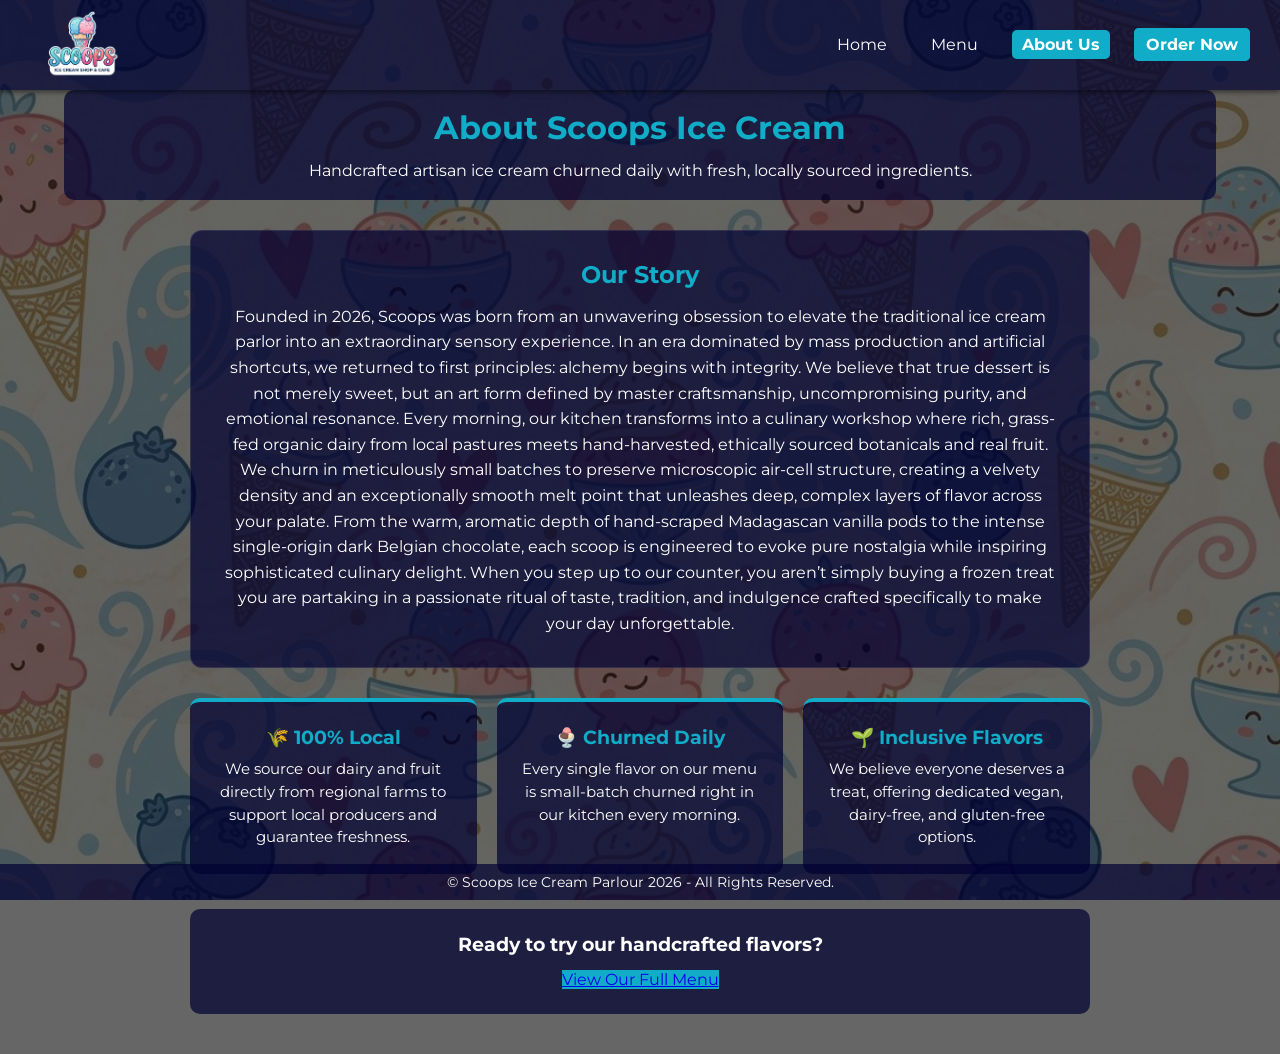
==== commit e62e3857: "I fixed the style abit" ====
--- a/about.html
+++ b/about.html
@@ -41,7 +41,7 @@
         <section class="about-container">
             <article class="story-box">
                 <h2>Our Story</h2>
-                <p>Founded in 2026, Scoops was created to bring high-quality, authentic gelato and ice cream to our local community. We believe that great ice cream starts with honest ingredients—fresh dairy from local farms, real fruit, and zero artificial preservatives.</p>
+                <p>Founded in 2026, Scoops was born from an unwavering obsession to elevate the traditional ice cream parlor into an extraordinary sensory experience. In an era dominated by mass production and artificial shortcuts, we returned to first principles: alchemy begins with integrity. We believe that true dessert is not merely sweet, but an art form defined by master craftsmanship, uncompromising purity, and emotional resonance. Every morning, our kitchen transforms into a culinary workshop where rich, grass-fed organic dairy from local pastures meets hand-harvested, ethically sourced botanicals and real fruit. We churn in meticulously small batches to preserve microscopic air-cell structure, creating a velvety density and an exceptionally smooth melt point that unleashes deep, complex layers of flavor across your palate. From the warm, aromatic depth of hand-scraped Madagascan vanilla pods to the intense single-origin dark Belgian chocolate, each scoop is engineered to evoke pure nostalgia while inspiring sophisticated culinary delight. When you step up to our counter, you aren’t simply buying a frozen treat you are partaking in a passionate ritual of taste, tradition, and indulgence crafted specifically to make your day unforgettable.</p>
             </article>
 <!-- Grid containing key business highlights -->
 
--- a/css/styles.css
+++ b/css/styles.css
@@ -335,12 +335,13 @@
     transform: translateY(-5px);
 }
 
-/* Ensures menu product images crop cleanly without stretching out of proportion. */
+/* Ensures menu product images crop cleanly and center accurately (Yeran's fix). */
 .menu-image {
     display: block;
     height: 180px;
-/* Clips images cleanly to fill full card container dimensions without scaling distortion. */
+/* Crops images cleanly to fill container while keeping subjects centered. */
     object-fit: cover;
+    object-position: center;
     width: 100%;
 }
 
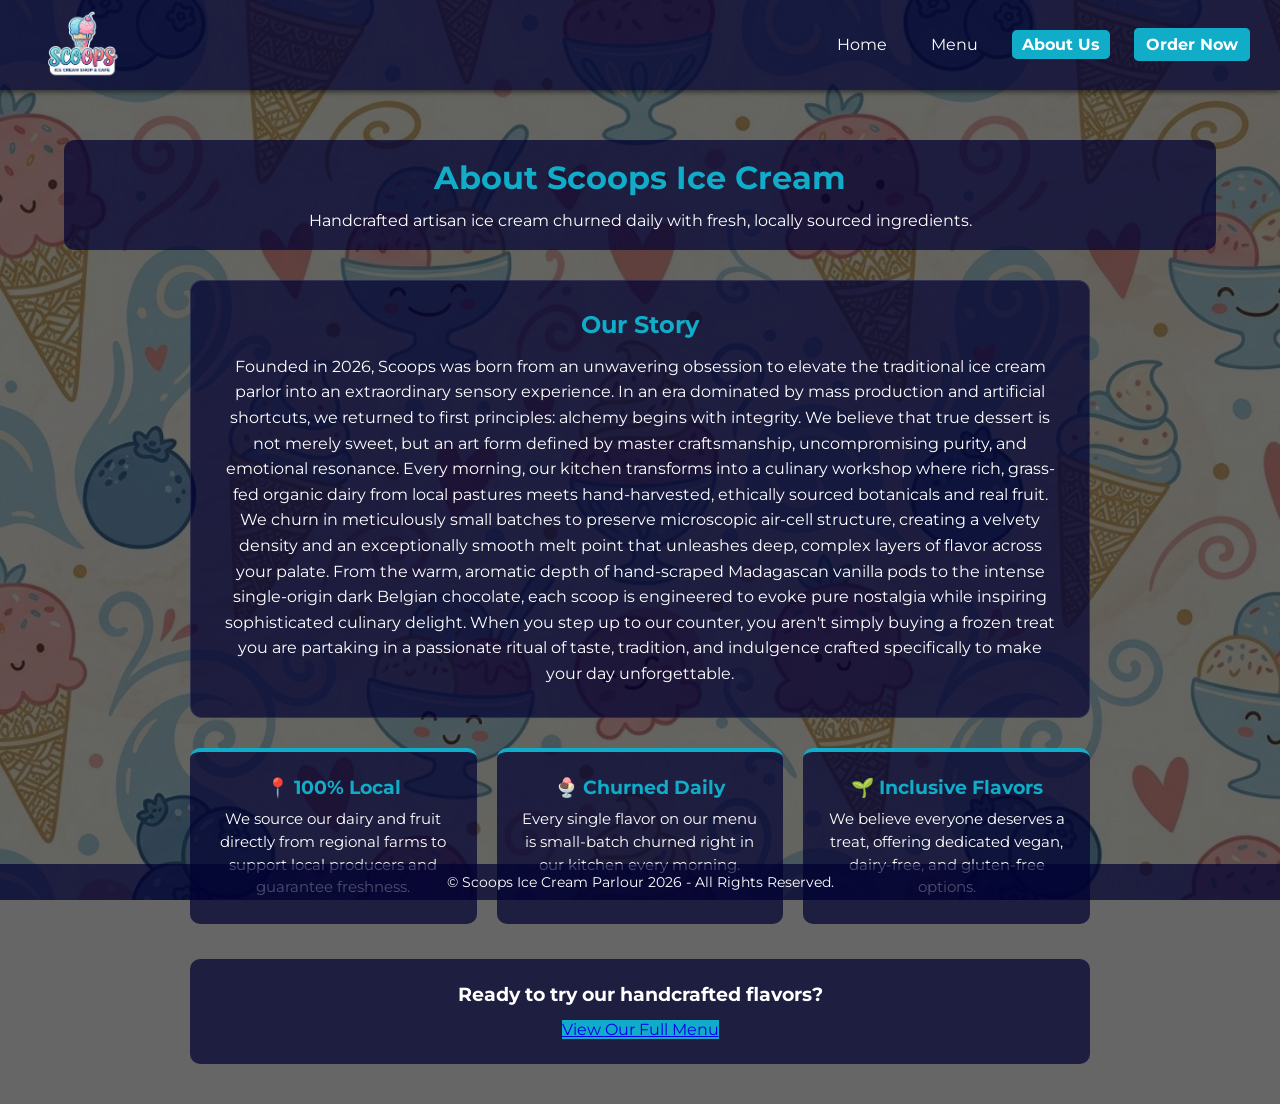
==== commit 0cd48dcb: "End code checking" ====
--- a/about.html
+++ b/about.html
@@ -1,83 +1,98 @@
+<!-- Tells the web browser that this document is written in modern HTML5 -->
 <!DOCTYPE html>
-<!-- Sets up the main language as English for the browser -->
+<!-- Sets the language of the web page to English -->
 <html lang="en">
 <head>
+    <!-- Sets character encoding so letters and special characters display correctly -->
     <meta charset="UTF-8">
-<!-- Makes sure the website fits nicely on mobile screens -->
+    <!-- Makes sure the web page automatically resizes to fit mobile screens properly -->
     <meta name="viewport" content="width=device-width, initial-scale=1.0">
+    <!-- Sets the page title displayed on the browser tab -->
     <title>Scoops - About Us</title>
+    <!-- Imports the clean Montserrat font style from Google Fonts -->
     <link href="https://fonts.googleapis.com/css2?family=Montserrat:wght@400;700&display=swap" rel="stylesheet">
-<!-- Connects the normalize file so styles look the same across browsers -->
+    <!-- Links a normalize CSS stylesheet so the website looks identical across different web browsers -->
     <link rel="stylesheet" href="css/normalise.css">
+    <!-- Links the main custom stylesheet that controls all colors, spacing, and layouts -->
     <link rel="stylesheet" href="css/styles.css">
 </head>
 <body>
-<!-- Top navigation header for site links -->
+    <!-- Top navigation area that stays at the top of the page -->
     <header>
+        <!-- Makes the brand logo clickable so users can click it to go back to the home page -->
         <a href="index.html">
+            <!-- Displays the logo image file -->
             <img src="images/logo.png" alt="Scoops Logo" class="logo">
         </a>
-<!-- Main navigation menu links -->
+        <!-- Navigation bar holding links to all main pages on the site -->
         <nav>
+            <!-- Link to the homepage -->
             <a href="index.html" class="nav-link">Home</a>
+            <!-- Link to the menu page -->
             <a href="menu.html" class="nav-link">Menu</a>
+            <!-- Link to the about page, highlighted to show it is the current page -->
             <a href="about.html" class="nav-link active">About Us</a>
-<!-- Call-to-action button for the ordering page -->
+            <!-- Call to action button linking directly to the order page -->
             <a href="ordering.html" class="nav-link cta-link"><strong>Order Now</strong></a>
         </nav>
     </header>
 
-<!-- Main content section for the About page -->
+    <!-- Main wrapper holding all content for the About page -->
     <main class="content-wrapper page-content">
-        <!-- Section Header -->
+        <!-- Top title section introducing the page -->
         <section class="page-intro">
+            <!-- Main heading title for the About Us page -->
             <h1>About Scoops Ice Cream</h1>
-<!-- Brief intro line about the brand -->
+            <!-- Short introductory sentence summarizing the business -->
             <p>Handcrafted artisan ice cream churned daily with fresh, locally sourced ingredients.</p>
         </section>
 
-        <!-- Main Story Container -->
-<!-- Box holding the company history text -->
+        <!-- Main container grouping the company story and feature blocks -->
         <section class="about-container">
+            <!-- Card box holding the main story text -->
             <article class="story-box">
+                <!-- Subheading for the story section -->
                 <h2>Our Story</h2>
-                <p>Founded in 2026, Scoops was born from an unwavering obsession to elevate the traditional ice cream parlor into an extraordinary sensory experience. In an era dominated by mass production and artificial shortcuts, we returned to first principles: alchemy begins with integrity. We believe that true dessert is not merely sweet, but an art form defined by master craftsmanship, uncompromising purity, and emotional resonance. Every morning, our kitchen transforms into a culinary workshop where rich, grass-fed organic dairy from local pastures meets hand-harvested, ethically sourced botanicals and real fruit. We churn in meticulously small batches to preserve microscopic air-cell structure, creating a velvety density and an exceptionally smooth melt point that unleashes deep, complex layers of flavor across your palate. From the warm, aromatic depth of hand-scraped Madagascan vanilla pods to the intense single-origin dark Belgian chocolate, each scoop is engineered to evoke pure nostalgia while inspiring sophisticated culinary delight. When you step up to our counter, you aren’t simply buying a frozen treat you are partaking in a passionate ritual of taste, tradition, and indulgence crafted specifically to make your day unforgettable.</p>
+                <!-- Paragraph text explaining the background and values of the business -->
+                <p>Founded in 2026, Scoops was born from an unwavering obsession to elevate the traditional ice cream parlor into an extraordinary sensory experience. In an era dominated by mass production and artificial shortcuts, we returned to first principles: alchemy begins with integrity. We believe that true dessert is not merely sweet, but an art form defined by master craftsmanship, uncompromising purity, and emotional resonance. Every morning, our kitchen transforms into a culinary workshop where rich, grass-fed organic dairy from local pastures meets hand-harvested, ethically sourced botanicals and real fruit. We churn in meticulously small batches to preserve microscopic air-cell structure, creating a velvety density and an exceptionally smooth melt point that unleashes deep, complex layers of flavor across your palate. From the warm, aromatic depth of hand-scraped Madagascan vanilla pods to the intense single-origin dark Belgian chocolate, each scoop is engineered to evoke pure nostalgia while inspiring sophisticated culinary delight. When you step up to our counter, you aren't simply buying a frozen treat you are partaking in a passionate ritual of taste, tradition, and indulgence crafted specifically to make your day unforgettable.</p>
             </article>
-<!-- Grid containing key business highlights -->
 
-            <!-- Feature Cards Grid -->
+            <!-- Grid structure arranging feature cards side-by-side -->
             <div class="about-grid">
+                <!-- First feature card displaying business highlight 1 -->
                 <article class="about-card">
-                    <h3>🌾 100% Local</h3>
-<!-- First highlight feature card -->
+                    <h3>📍 100% Local</h3>
+                    <!-- Paragraph text explaining local ingredient sourcing -->
                     <p>We source our dairy and fruit directly from regional farms to support local producers and guarantee freshness.</p>
                 </article>
+                <!-- Second feature card displaying business highlight 2 -->
                 <article class="about-card">
                     <h3>🍨 Churned Daily</h3>
-<!-- Second highlight feature card -->
+                    <!-- Paragraph text explaining daily production -->
                     <p>Every single flavor on our menu is small-batch churned right in our kitchen every morning.</p>
                 </article>
+                <!-- Third feature card displaying business highlight 3 -->
                 <article class="about-card">
                     <h3>🌱 Inclusive Flavors</h3>
-<!-- Third highlight feature card -->
+                    <!-- Paragraph text explaining dietary options -->
                     <p>We believe everyone deserves a treat, offering dedicated vegan, dairy-free, and gluten-free options.</p>
                 </article>
             </div>
 
-<!-- Bottom call to action box directing users to menu -->
-            <!-- Call to Action Section -->
+            <!-- Call to action card prompting visitors to check the menu -->
             <div class="about-cta">
+                <!-- Heading question encouraging user action -->
                 <h3>Ready to try our handcrafted flavors?</h3>
+                <!-- Button link directing users to the menu page -->
                 <a href="menu.html" class="primary-button">View Our Full Menu</a>
             </div>
         </section>
-<!-- Closes out the main page content wrapper -->
     </main>
 
-    <!-- Fixed Footer -->
+    <!-- Footer bar positioned at the bottom of the window -->
     <footer>
+        <!-- Copyright text notice -->
         <p>© Scoops Ice Cream Parlour 2026 - All Rights Reserved.</p>
-<!-- End of footer area -->
     </footer>
 </body>
 </html>
--- a/css/styles.css
+++ b/css/styles.css
@@ -6,7 +6,7 @@
     --background-opacity: 0.7;
     --box-bg-color: rgba(0, 0, 50, var(--background-opacity));
     --primary-color: #002244;
-/* Defines cyan secondary color and general text/transition variables for cohesive design. */
+    /* Defines cyan secondary color and general text/transition variables for cohesive design. */
     --secondary-color: #10acc8;
     --text-color: #ffffff;
     --transition-speed: 0.3s;
@@ -25,7 +25,7 @@
     background: url("../images/background.jpg") no-repeat center center fixed;
     background-size: cover;
     color: var(--text-color);
-/* Sets default fallback typography and ensures full window height for the body element. */
+    /* Sets default fallback typography and ensures full window height for the body element. */
     font-family: 'Montserrat', Arial, sans-serif;
     min-height: 100vh;
     text-align: center;
@@ -41,7 +41,7 @@
 .story-box {
     background: var(--box-bg-color);
     border: 1px solid rgba(255, 255, 255, 0.1);
-/* Rounds story container corners and sets space under the section block. */
+    /* Rounds story container corners and sets space under the section block. */
     border-radius: 12px;
     margin-bottom: 30px;
     padding: 30px;
@@ -63,7 +63,7 @@
 .about-grid {
     display: grid;
     gap: 20px;
-/* Sets column template bounds allowing automated responsiveness without fixed media breakpoints. */
+    /* Sets column template bounds allowing automated responsiveness without fixed media breakpoints. */
     grid-template-columns: repeat(auto-fit, minmax(250px, 1fr));
     margin-bottom: 35px;
 }
@@ -73,7 +73,7 @@
     background: var(--box-bg-color);
     border-radius: 10px;
     border-top: 4px solid var(--secondary-color);
-/* Applies internal spacing inside structural feature cards. */
+    /* Applies internal spacing inside structural feature cards. */
     padding: 25px;
     text-align: center;
 }
@@ -93,7 +93,7 @@
 /* Creates a highlighted card area at the bottom of the page to encourage user clicks. */
 .about-cta {
     background: var(--box-bg-color);
-/* Applies rounded outer corners to call-to-action wrapper blocks. */
+    /* Applies rounded outer corners to call-to-action wrapper blocks. */
     border-radius: 10px;
     padding: 25px;
     text-align: center;
@@ -104,12 +104,12 @@
     margin-bottom: 15px;
 }
 
-/* Ensures content container expands to cover screen height between header and footer. */
+/* Ensures content container expands to cover screen height between header and footer with top padding to separate content from top header bar. */
 .content-wrapper {
     min-height: calc(100vh - 120px);
-/* Adds padding offsets for fixed header navigation bar and bottom footer elements. */
+    /* Adds padding offsets for fixed header navigation bar and bottom footer elements. */
     padding-bottom: 50px;
-    padding-top: 90px;
+    padding-top: 140px;
 }
 
 /* Removes top padding specifically on the home page hero screen so it sits flush at top. */
@@ -121,13 +121,13 @@
 header {
     align-items: center;
     background: var(--box-bg-color);
-/* Adds drop shadow styling under the navigation bar to increase depth perception. */
+    /* Adds drop shadow styling under the navigation bar to increase depth perception. */
     box-shadow: 0 2px 5px rgba(0,0,0,0.5);
     display: flex;
     justify-content: space-between;
     left: 0;
     padding: 10px 30px;
-/* Locks header to screen view while enabling smooth transition for scroll states. */
+    /* Locks header to screen view while enabling smooth transition for scroll states. */
     position: fixed;
     right: 0;
     top: 0;
@@ -140,11 +140,11 @@
     background: rgba(0, 0, 50, 0.9);
 }
 
-/* Increased logo size so it stands out clearly in navigation bar (Yeran's fix). */
+/* Sets the logo size so it stands out clearly inside the navigation header bar. */
 .logo { 
     background: transparent;
     display: block;
-/* Size updated from 50px to 70px to make logo significantly clearer. */
+    /* Height value ensures logo displays cleanly. */
     height: 70px; 
     transition: transform var(--transition-speed);
     width: auto;
@@ -153,6 +153,11 @@
 /* Adds subtle scaling animation when hovering over main brand logo. */
 .logo:hover {
     transform: scale(1.05);
+}
+
+/* Adds spacing between the logo image and the navigation bar links. */
+nav {
+    margin-left: 30px;
 }
 
 /* Styles navigation links with spacing, rounded corners, and smooth color changes. */
@@ -160,7 +165,7 @@
     border-radius: 5px;
     color: var(--text-color);
     margin-left: 20px;
-/* Sets internal navigation link padding and disables default text decoration underlines. */
+    /* Sets internal navigation link padding and disables default text decoration underlines. */
     padding: 5px 10px;
     text-decoration: none;
     transition: background var(--transition-speed), color var(--transition-speed);
@@ -175,7 +180,7 @@
 /* Highlights currently selected menu page link with solid secondary accent color. */
 nav a.active {
     background: var(--secondary-color);
-/* Sets bold weight for active navigation page indicator buttons. */
+    /* Sets bold weight for active navigation page indicator buttons. */
     font-weight: bold;
 }
 
@@ -193,7 +198,7 @@
 /* Darkens main ordering header button slightly when hovered over by a user. */
 .cta-link:hover {
     background: rgba(16, 172, 200, 0.9);
-/* Outlines CTA ordering button with light border highlight during cursor hover. */
+    /* Outlines CTA ordering button with light border highlight during cursor hover. */
     border-color: var(--text-color);
 }
 
@@ -202,7 +207,7 @@
     align-items: center;
     display: flex;
     height: 100vh;
-/* Centers elements horizontally inside hero display wrapper. */
+    /* Centers elements horizontally inside hero display wrapper. */
     justify-content: center;
 }
 
@@ -211,7 +216,7 @@
     background: var(--box-bg-color);
     border: 1px solid rgba(255, 255, 255, 0.1);
     border-radius: 20px;
-/* Constrains hero display box width to prevent text overflow on ultra-wide screens. */
+    /* Constrains hero display box width to prevent text overflow on ultra-wide screens. */
     max-width: 80%;
     padding: 40px;
 }
@@ -225,7 +230,7 @@
 /* Styles subtitle text inside home page hero content box container. */
 .hero-box h2 {
     font-size: 1.2em;
-/* Adjusts font weight and bottom spacing for secondary hero subtitles. */
+    /* Adjusts font weight and bottom spacing for secondary hero subtitles. */
     font-weight: 400;
     margin-bottom: 30px;
 }
@@ -234,14 +239,14 @@
 .buttons a, .form-actions button {
     border: 2px solid var(--text-color);
     border-radius: 25px;
-/* Sets button typography and cursor interactions. */
+    /* Sets button typography and cursor interactions. */
     color: white;
     cursor: pointer;
     display: inline-block;
     font-family: 'Montserrat', Arial, sans-serif;
     font-weight: 700;
     margin: 10px;
-/* Configures button padding and transition timings. */
+    /* Configures button padding and transition timings. */
     padding: 12px 25px;
     text-decoration: none;
     transition: all var(--transition-speed);
@@ -256,7 +261,7 @@
 /* Adds bright glow effect when hovering over main action buttons. */
 .primary-button:hover {
     background: var(--text-color);
-/* Updates primary button colors on cursor hover. */
+    /* Updates primary button colors on cursor hover. */
     border-color: var(--text-color);
     box-shadow: 0 0 15px var(--secondary-color);
     color: var(--primary-color);
@@ -270,21 +275,21 @@
 /* Turns secondary button background into cyan when hovered over by cursor. */
 .secondary-button:hover {
     background: var(--secondary-color);
-/* Matches border outline color on secondary button hovers. */
+    /* Matches border outline color on secondary button hovers. */
     border-color: var(--secondary-color);
 }
 
-/* Creates dark overlay block for general internal page content wrappers. */
+/* Creates a dark overlay container for main page content with top padding so title boxes sit nicely under navigation header bar. */
 .page-content {
     background-color: rgba(0, 0, 0, 0.6);
     margin-top: 0;
-    padding: 90px 5% 40px 5%;
+    padding: 140px 5% 40px 5%;
 }
 
 /* Adds top intro card styling for page titles and headers. */
 .page-intro {
     background: var(--box-bg-color);
-/* Configures border-radius for interior header title cards. */
+    /* Configures border-radius for interior header title cards. */
     border-radius: 10px;
     margin-bottom: 30px;
     padding: 20px;
@@ -299,18 +304,18 @@
 /* Highlights key callout banners with clear rounded text bar. */
 .highlight-bar {
     background: rgba(255, 255, 255, 0.1);
-/* Adds rounded corners to highlight bar callout containers. */
+    /* Adds rounded corners to highlight bar callout containers. */
     border-radius: 5px;
     font-weight: bold;
     margin-top: 15px;
     padding: 10px;
 }
 
-/* Arranges 8 ice creams into exactly 4 columns in a row on desktop (Tej's fix). */
+/* Creates a grid layout that displays menu items cleanly across 4 equal columns on desktop screens. */
 .menu-grid {
     display: grid;
     gap: 20px;
-/* Sets exactly 4 equal columns across menu section to split 8 items into two clean rows. */
+    /* Sets exactly 4 equal columns across menu section to split 8 items into two clean rows. */
     grid-template-columns: repeat(4, 1fr);
     margin-bottom: 30px;
 }
@@ -320,7 +325,7 @@
     background: var(--box-bg-color);
     border: 1px solid rgba(255, 255, 255, 0.1);
     border-radius: 12px;
-/* Sets cursor pointer to show cards are clickable for information popups (Arush's feedback). */
+    /* Sets cursor to a pointer hand to show users that menu cards can be clicked for popups. */
     cursor: pointer;
     overflow: hidden;
     text-align: left;
@@ -330,16 +335,16 @@
 /* Lifts menu cards slightly upwards when hovered over by mouse. */
 .menu-card:hover {
     border-color: var(--secondary-color);
-/* Generates subtle drop shadow glow effect around menu card elements. */
+    /* Generates subtle drop shadow glow effect around menu card elements. */
     box-shadow: 0 8px 20px rgba(16, 172, 200, 0.3);
     transform: translateY(-5px);
 }
 
-/* Ensures menu product images crop cleanly and center accurately (Yeran's fix). */
+/* Fits and crops product photos neatly so they align inside menu cards without stretching. */
 .menu-image {
     display: block;
     height: 180px;
-/* Crops images cleanly to fill container while keeping subjects centered. */
+    /* Crops images cleanly to fill container while keeping subjects centered. */
     object-fit: cover;
     object-position: center;
     width: 100%;
@@ -353,7 +358,7 @@
 /* Applies theme colors to individual item titles within menu cards. */
 .menu-details h2 {
     color: var(--secondary-color);
-/* Sets heading typography sizes inside flavor cards. */
+    /* Sets heading typography sizes inside flavor cards. */
     font-size: 1.1em;
     margin-bottom: 5px;
 }
@@ -368,13 +373,13 @@
 .view-details-btn {
     background: rgba(16, 172, 200, 0.2);
     border: 1px solid var(--secondary-color);
-/* Sets pill shape rounded styling for detail view triggers. */
+    /* Sets pill shape rounded styling for detail view triggers. */
     border-radius: 15px;
     color: var(--text-color);
     display: inline-block;
     font-size: 0.8em;
     padding: 5px 12px;
-/* Adds transition timing for hover color fills. */
+    /* Adds transition timing for hover color fills. */
     transition: background var(--transition-speed);
 }
 
@@ -383,23 +388,23 @@
     background: var(--secondary-color);
 }
 
-/* Covers full viewport with dark screen overlay for interactive popup modals (Arush's fix). */
+/* Creates a full screen dark backdrop behind popup modal windows. */
 .modal-overlay {
     align-items: center;
     background: rgba(0, 0, 0, 0.85);
-/* Positions modal overlay to lock over entire active browser window view. */
+    /* Positions modal overlay to lock over entire active browser window view. */
     display: flex;
     height: 100vh;
     justify-content: center;
     left: 0;
     opacity: 0;
-/* Disables pointer interactions when modal hidden. */
+    /* Disables pointer interactions when modal hidden. */
     pointer-events: none;
     position: fixed;
     top: 0;
     transition: opacity var(--transition-speed) ease;
     width: 100vw;
-/* Ensures popups render above all header and content z-index levels. */
+    /* Ensures popups render above all header and content z-index levels. */
     z-index: 2000;
 }
 
@@ -409,47 +414,59 @@
     pointer-events: auto;
 }
 
-/* Formats popup window container with scrollable overflow and accent borders. */
+/* Formats the popup box container with borders, top padding, and scrolling if text is long. */
 .modal-content {
     background: var(--primary-color);
     border: 2px solid var(--secondary-color);
     border-radius: 15px;
-/* Adds drop shadow to popups to separate detail boxes from dark backgrounds. */
+    /* Adds drop shadow to popups to separate detail boxes from dark backgrounds. */
     box-shadow: 0 0 25px rgba(16, 172, 200, 0.4);
     max-height: 85vh;
     max-width: 500px;
     overflow-y: auto;
-    padding: 25px;
-/* Sets layout positions and width thresholds for responsive mobile displays. */
+    padding: 40px 25px 25px 25px;
+    /* Sets layout positions and width thresholds for responsive mobile displays. */
     position: relative;
     text-align: left;
     width: 90%;
 }
 
-/* Positions modal exit icon neatly in top right corner. */
+/* Styles and positions the circular close button in the top corner of the popup window. */
 .close-btn {
-    color: var(--text-color);
+    align-items: center;
+    background: rgba(0, 0, 0, 0.7);
+    border: 1px solid var(--secondary-color);
+    border-radius: 50%;
+    color: var(--secondary-color);
     cursor: pointer;
-    font-size: 2em;
-/* Configures close icon placement within popup cards. */
+    display: flex;
+    font-size: 1.5em;
+    /* Configures close icon placement within popup cards to stay clear of content and image. */
     font-weight: bold;
+    height: 32px;
+    justify-content: center;
+    line-height: 1;
     position: absolute;
     right: 15px;
-    top: 10px;
-    transition: color var(--transition-speed);
-}
-
-/* Changes modal exit button color on hover so users know it is clickable. */
+    top: 15px;
+    transition: all var(--transition-speed);
+    width: 32px;
+    z-index: 10;
+}
+
+/* Changes modal exit button color and background on hover so users know it is clickable. */
 .close-btn:hover {
-    color: var(--secondary-color);
-}
-
-/* Shapes preview image sizing inside active popups to fit header area. */
+    background: var(--secondary-color);
+    color: var(--primary-color);
+}
+
+/* Adjusts image sizing inside the popup modal box to fit neatly under the close button. */
 .modal-image {
     border-radius: 10px;
     height: 200px;
-/* Crops modal preview images to match container proportions cleanly. */
+    /* Crops modal preview images to match container proportions cleanly with space under close button. */
     margin-bottom: 15px;
+    margin-top: 10px;
     object-fit: cover;
     width: 100%;
 }
@@ -471,7 +488,7 @@
 /* Creates shaded box inside modal popup to present ingredient lists clearly. */
 .modal-ingredients {
     background: rgba(255, 255, 255, 0.05);
-/* Rounds ingredient box container edges inside popup cards. */
+    /* Rounds ingredient box container edges inside popup cards. */
     border-radius: 8px;
     padding: 12px;
 }
@@ -480,7 +497,7 @@
 .modal-ingredients h3 {
     border-bottom: 1px solid rgba(255, 255, 255, 0.2);
     color: var(--secondary-color);
-/* Sets ingredient header text styling inside active modal windows. */
+    /* Sets ingredient header text styling inside active modal windows. */
     font-size: 0.95em;
     padding-bottom: 4px;
 }
@@ -499,7 +516,7 @@
 .steps-grid {
     display: grid;
     gap: 25px;
-/* Organizes instructional step boxes dynamically. */
+    /* Organizes instructional step boxes dynamically. */
     grid-template-columns: repeat(auto-fit, minmax(280px, 1fr));
 }
 
@@ -507,7 +524,7 @@
 .step-card {
     background: var(--box-bg-color);
     border-radius: 10px;
-/* Adds top accent colored line to step card headers. */
+    /* Adds top accent colored line to step card headers. */
     border-top: 5px solid var(--secondary-color);
     padding: 25px;
     padding-top: 40px;
@@ -519,13 +536,13 @@
 .step-number {
     background: var(--secondary-color);
     border-radius: 50%;
-/* Centers numeric step labels inside floating circular badges. */
+    /* Centers numeric step labels inside floating circular badges. */
     font-size: 1.1em;
     font-weight: bold;
     height: 30px;
     left: 50%;
     line-height: 30px;
-/* Absolute positions numbered badges above card borders. */
+    /* Absolute positions numbered badges above card borders. */
     position: absolute;
     top: -15px;
     transform: translateX(-50%);
@@ -542,7 +559,7 @@
 /* Clears list formatting for information items shown on ordering section. */
 .order-info {
     list-style-type: none;
-/* Removes default indents from custom list items. */
+    /* Removes default indents from custom list items. */
     margin-top: 10px;
     padding: 0;
     text-align: left;
@@ -552,7 +569,7 @@
 .order-info li::before {
     content: "•";
     color: var(--secondary-color);
-/* Styles list bullet character spacing and weight. */
+    /* Styles list bullet character spacing and weight. */
     display: inline-block;
     font-weight: bold;
     margin-left: -1em;
@@ -563,7 +580,7 @@
 .contact-link {
     background: rgba(255, 255, 255, 0.1);
     border-radius: 5px;
-/* Sets hyperlink button colors. */
+    /* Sets hyperlink button colors. */
     color: var(--secondary-color);
     display: inline-block;
     font-weight: bold;
@@ -580,7 +597,7 @@
 /* Creates highlighted banner section for privacy notes on forms. */
 .privacy-note {
     background: rgba(16, 172, 200, 0.2);
-/* Applies inner padding to privacy callout boxes. */
+    /* Applies inner padding to privacy callout boxes. */
     border-radius: 8px;
     margin-top: 30px;
     padding: 15px;
@@ -590,7 +607,7 @@
 .photo-grid {
     display: grid;
     gap: 15px;
-/* Sets minimum widths for gallery columns. */
+    /* Sets minimum widths for gallery columns. */
     grid-template-columns: repeat(auto-fit, minmax(300px, 1fr));
 }
 
@@ -598,7 +615,7 @@
 .gallery-item {
     background: var(--box-bg-color);
     border-radius: 8px;
-/* Configures shadows and scaling transitions on photo gallery containers. */
+    /* Configures shadows and scaling transitions on photo gallery containers. */
     box-shadow: 0 4px 8px rgba(0, 0, 0, 0.3);
     margin: 0;
     overflow: hidden;
@@ -614,7 +631,7 @@
 .gallery-image {
     display: block;
     height: 250px;
-/* Crops static gallery images cleanly to fit bounds. */
+    /* Crops static gallery images cleanly to fit bounds. */
     object-fit: cover;
     width: 100%;
 }
@@ -623,7 +640,7 @@
 figcaption {
     background: rgba(0, 0, 0, 0.5);
     font-size: 0.9em;
-/* Styles caption text alignment and spacing. */
+    /* Styles caption text alignment and spacing. */
     font-style: italic;
     padding: 10px;
 }
@@ -632,21 +649,21 @@
 .form-container {
     background: var(--box-bg-color);
     border: 2px solid var(--secondary-color);
-/* Adds elevated box shadow to separate embedded form frame from background. */
+    /* Adds elevated box shadow to separate embedded form frame from background. */
     border-radius: 12px;
     box-shadow: 0 8px 24px rgba(0, 0, 0, 0.4);
     margin: 0 auto 30px auto;
     max-width: 900px;
-/* Centers form frame content inside container view. */
+    /* Centers form frame content inside container view. */
     padding: 20px;
     text-align: center;
 }
 
-/* Ensures embedded Google Form iframe renders properly (Dominic's fix). */
+/* Displays the embedded online form with a white background and full width. */
 .order-form-iframe {
     background: #ffffff;
     border: none;
-/* Sets expanded height and 100% width on iframe to resolve blank screen loading issues. */
+    /* Sets expanded height and 100% width on iframe to resolve blank screen loading issues. */
     border-radius: 8px;
     height: 800px;
     max-width: 100%;
@@ -656,7 +673,7 @@
 /* Responsive breakpoint adjustments for smaller screens and tablets. */
 @media screen and (max-width: 1024px) {
     .menu-grid {
-/* Switches 4-column layout to 2 columns on tablet display sizes. */
+        /* Switches 4-column layout to 2 columns on tablet display sizes. */
         grid-template-columns: repeat(2, 1fr);
     }
 }
@@ -665,7 +682,7 @@
 @media screen and (max-width: 768px) {
     header {
         flex-direction: column;
-/* Adjusts top header padding for mobile layout viewports. */
+        /* Adjusts top header padding for mobile layout viewports. */
         padding: 15px;
     }
     
@@ -674,23 +691,28 @@
     }
 
     nav {
+        margin-left: 0;
         margin-top: 10px;
     }
     
     nav a {
-/* Shrinks text sizing on mobile navigation links. */
+        /* Shrinks text sizing on mobile navigation links. */
         font-size: 0.85em;
         margin: 0 5px;
         padding: 4px 8px;
     }
 
     .content-wrapper {
-/* Increases top padding to offset larger stacked header navigation height. */
-        padding-top: 140px;
+        /* Increases top padding to offset larger stacked header navigation height. */
+        padding-top: 180px;
+    }
+
+    .page-content {
+        padding-top: 180px;
     }
 
     .menu-grid {
-/* Converts menu layout into a single vertical column on mobile devices. */
+        /* Converts menu layout into a single vertical column on mobile devices. */
         grid-template-columns: 1fr;
     }
 
@@ -699,7 +721,7 @@
     }
 
     .order-form-iframe {
-/* Reduces embedded iframe height on small phone screens to fit viewports better. */
+        /* Reduces embedded iframe height on small phone screens to fit viewports better. */
         height: 650px;
     }
 
@@ -712,12 +734,12 @@
 footer {
     background: var(--box-bg-color);
     bottom: 0;
-/* Sets footer font sizing and placement overlay constraints. */
+    /* Sets footer font sizing and placement overlay constraints. */
     font-size: 14px;
     left: 0;
     padding: 10px;
     position: fixed;
-/* Locks footer to absolute viewport bottom layer. */
+    /* Locks footer to absolute viewport bottom layer. */
     right: 0;
     z-index: 1000;
 }
